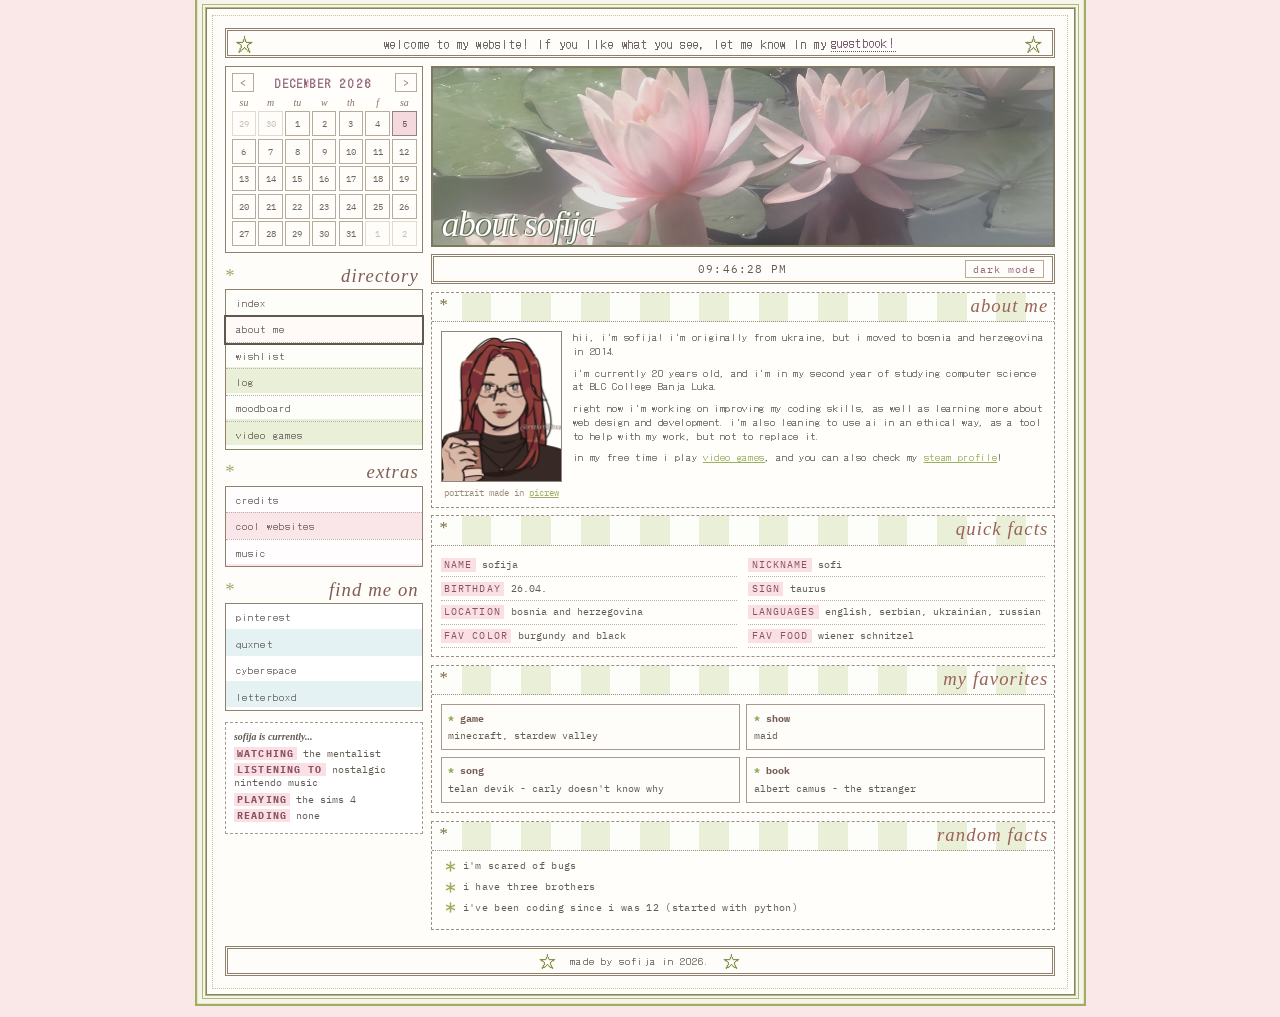
==== about.html @ 04fdcf4f "added all files to the repository, v.1.0" ====
<!doctype html>
<html lang="en">

<head>
    <meta charset="UTF-8" />
    <meta name="viewport" content="width=device-width, initial-scale=1.0" />
    <title>about me</title>
    <link rel="icon" type="image/png" href="pics/favicon.png" />
    <link rel="stylesheet" href="about-style.css" />
    <link rel="stylesheet" href="theme.css" />

    <script>
        try {
            var t = localStorage.getItem("theme");
            if (t === "dark") document.documentElement.dataset.theme = "dark";
        } catch (e) {}
    </script>
</head>

<body>

    <div class="page">
        <div class="site-frame">

            <!-- welcome bar -->
            <header class="welcome-bar">
                <span class="rosette">☆</span>
                welcome to my website! if you like what you see, let me know in my
                <a class="guestbook-link" href="index.html#guestbook">guestbook!</a>
                <span class="rosette">☆</span>
            </header>

            <div class="site-grid">

                <!-- left sidebar (same as index) -->
                <aside class="left-side">

                    <section class="calendar">
                        <div class="calendar-head">
                            <button type="button" id="cal-prev" aria-label="previous month">&lt;</button>
                            <b id="cal-title" title="back to today"></b>
                            <button type="button" id="cal-next" aria-label="next month">&gt;</button>
                        </div>
                        <div class="week">
                            <i>su</i><i>m</i><i>tu</i><i>w</i><i>th</i><i>f</i><i>sa</i>
                        </div>
                        <div class="days" id="days"></div>
                    </section>

                    <nav aria-label="Site directory">
                        <section class="menu-group">
                            <h2><span>*</span> directory</h2>
                            <div class="link-list green">
                                <button type="button" data-page="index">index</button>
                                <button type="button" data-page="about me" class="selected">about me</button>
                                <button type="button" data-page="wishlist">wishlist</button>
                                <button type="button" data-page="log">log</button>
                                <button type="button" data-page="moodboard">moodboard</button>
                                <button type="button" data-page="games">video games</button>
                            </div>
                        </section>

                        <section class="menu-group">
                            <h2><span>*</span> extras</h2>
                            <div class="link-list pink">
                                <button type="button" data-page="credits">credits</button>
                                <button type="button" data-page="websites">cool websites</button>
                                <button type="button" data-page="music">music</button>
                            </div>
                        </section>

                        <section class="menu-group">
                            <h2><span>*</span> find me on</h2>
                            <div class="link-list blue">
                                <a href="https://www.pinterest.com/disperzija/" target="_blank"
                                    rel="noopener noreferrer" style="text-decoration: none;">
                                    <button type="button" data-page="pinterest">pinterest</button>
                                </a>
                                <a href="https://quxnet.net/u/just70khz" target="_blank" rel="noopener noreferrer"
                                    style="text-decoration: none;">
                                    <button type="button" data-page="quxnet">quxnet</button>
                                </a>
                                <a href="https://cyberspace.online/70khz/" target="_blank" rel="noopener noreferrer"
                                    style="text-decoration: none;">
                                    <button type="button" data-page="cyberspace">cyberspace</button>
                                </a>
                                <a href="https://letterboxd.com/70khz/" target="_blank" rel="noopener noreferrer"
                                    style="text-decoration: none;">
                                    <button type="button" data-page="nekoweb">letterboxd</button>
                                </a>
                            </div>
                        </section>
                    </nav>

                    <section class="mini-profile" style="font-size: 9px;">
                        <b>sofija is currently...</b>
                        <p><strong>WATCHING</strong> the mentalist</p>
                        <p><strong>LISTENING TO</strong> nostalgic nintendo music</p>
                        <p><strong>PLAYING</strong> the sims 4</p>
                        <p><strong>READING</strong> none </p>
                    </section>
                </aside>

                <!-- main column -->
                <main class="content">

                    <div class="banner">
                        <img src="pics/lotus.jpg" alt="Soft flowers" />
                        <h1>about sofija</h1>
                    </div>

                    <div class="clock-bar">
                        <span> </span>
                        <time id="clock"></time>
                        <button type="button" id="theme-toggle" class="theme-toggle">dark mode</button>
                    </div>

                    <!-- intro -->
                    <section class="content-box">
                        <h2 class="box-title"><span class="tiny-icon">*</span><span id="notice">about me</span></h2>
                        <div class="about-row">
                            <div class="about-photo">
                                <img src="pics/mee.png" alt="Sofija" />
                                <small>portrait made in <a class="link" href="https://picrew.me/en/image_maker/2895147"
                                        target="_blank" rel="noopener noreferrer"
                                        ;>picrew</a></small>
                            </div>
                            <div class="about-text">
                                <p>hii, i'm sofija! i'm originally from ukraine, but i moved to bosnia and herzegovina
                                    in 2014.
                                </p>
                                <p>i'm currently 20 years old, and i'm in my second year of studying computer science at
                                    BLC College Banja Luka.</p>
                                <p>right now i'm working on improving my coding skills, as well as learning more about
                                    web design and development.
                                    i'm also leaning to use ai in an ethical way, as a tool to help with my work, but
                                    not to replace it.

                                </p>
                                <p>in my free time i play <a class="link" href="games.html" target="_blank" rel="noopener noreferrer"
                                        >video games</a>,
                                    and you can also check my <a class="link"
                                        href="https://steamcommunity.com/profiles/76561199048915947/" target="_blank"
                                        rel="noopener noreferrer" ;>steam profile</a>!</p>
                            </div>
                        </div>
                    </section>

                    <!-- quick facts -->
                    <section class="content-box">
                        <h2 class="box-title"><span class="tiny-icon">*</span>quick facts</h2>
                        <dl class="facts">
                            <div>
                                <dt>NAME</dt>
                                <dd>sofija</dd>
                            </div>
                            <div>
                                <dt>NICKNAME</dt>
                                <dd>sofi</dd>
                            </div>
                            <div>
                                <dt>BIRTHDAY</dt>
                                <dd>26.04.</dd>
                            </div>
                            <div>
                                <dt>SIGN</dt>
                                <dd>taurus</dd>
                            </div>
                            <div>
                                <dt>LOCATION</dt>
                                <dd>bosnia and herzegovina</dd>
                            </div>
                            <div>
                                <dt>LANGUAGES</dt>
                                <dd>english, serbian, ukrainian, russian</dd>
                            </div>
                            <div>
                                <dt>FAV COLOR</dt>
                                <dd>burgundy and black</dd>
                            </div>
                            <div>
                                <dt>FAV FOOD</dt>
                                <dd>wiener schnitzel</dd>
                            </div>
                        </dl>
                    </section>

                    <!-- favorites -->
                    <section class="content-box">
                        <h2 class="box-title"><span class="tiny-icon">*</span>my favorites</h2>
                        <div class="fav-grid">
                            <div class="fav-card"><b><span>*</span> game</b>minecraft, stardew valley</div>
                            <div class="fav-card"><b><span>*</span> show</b>maid</div>
                            <div class="fav-card"><b><span>*</span> song</b>telan devik - carly doesn't know why</div>
                            <div class="fav-card"><b><span>*</span> book</b>albert camus - the stranger</div>
                        </div>
                    </section>

                    <!-- fun facts -->
                    <section class="content-box">
                        <h2 class="box-title"><span class="tiny-icon">*</span>random facts</h2>
                        <ul class="star-list">
                            <li>i'm scared of bugs</li>
                            <li>i have three brothers</li>
                            <li>i've been coding since i was 12 (started with python)</li>
                        </ul>
                    </section>

                </main>
            </div>

            <footer>
                <span> ☆</span> made by sofija in 2026.<span> ☆</span>
            </footer>
        </div>
    </div>

    <script src="theme.js"></script>
    <script src="script.js"></script>
</body>

</html>
---- about-style.css ----
@import url("https://fonts.googleapis.com/css2?family=DotGothic16&family=Handlee&family=IBM+Plex+Mono:wght@400;500&display=swap");

*,
*::before,
*::after {
    box-sizing: border-box;
    margin: 0;
    padding: 0;
    border: 0 solid;
}

h1,
h2,
h3,
h4,
h5,
h6 {
    font-size: inherit;
    font-weight: inherit;
}

ul {
    list-style: none;
}

img {
    display: block;
    max-width: 100%;
}

b,
strong {
    font-weight: bolder;
}

button,
input {
    font: inherit;
    color: inherit;
    background: transparent;
}

:root {
    --line: #8d806d;
    --pink: #f4d9df;
    --green: #dce8bd;
    --blue: #d8edf1;
    --paper: #fffdfa;
    --text: #625b54;
}

html {
    scroll-behavior: smooth;
}

::selection {
    color: var(--text);
    background-color: rgba(244, 180, 195, 0.5);
}

body {
    color: var(--text);
    background: #f9e9e8;
    font-family: "DotGothic16", "Courier New", monospace;
    font-size: 11px;
}

button {
    cursor: pointer;
}

/* ---------- page frame ---------- */
.page {
    min-height: 100vh;
    padding: 8px 12px 22px;
    background:
        linear-gradient(#fae8e7e8, #fae8e7e8),
        repeating-linear-gradient(0deg, transparent 0 3px, #efd7d6 3px 4px);
}

.site-frame {
    position: relative;
    width: 790px;
    margin: 0 auto;
    padding: 17px;
    background: var(--paper);
    border: 1px solid #8a7e6f;
    outline: 4px double #aabb7a;
    box-shadow: 0 0 0 8px #f8f4e9, 0 0 0 10px #9caf65;
    animation: frame-enter 180ms ease-out both;
}

@keyframes frame-enter {
    from {
        opacity: 0.82;
    }
}

body.page-leaving .site-frame {
    opacity: 0.82;
    transition: opacity 180ms ease-in;
}

@media (prefers-reduced-motion: reduce) {
    .site-frame,
    body.page-leaving .site-frame {
        animation: none;
        transition: none;
    }
}

.site-frame::before {
    content: "";
    position: absolute;
    inset: 5px;
    pointer-events: none;
    border: 1px dotted #c0ca91;
}

.welcome-bar,
.clock-bar,
footer {
    position: relative;
    z-index: 1;
    min-height: 28px;
    display: flex;
    align-items: center;
    justify-content: space-between;
    padding: 3px 8px;
    border: 3px double var(--line);
    background: #fffdf9;
    text-align: center;
    letter-spacing: 1px;
}

.welcome-bar {
    justify-content: center;
    gap: 4px;
    margin-bottom: 7px;
}

.welcome-bar button,
.welcome-bar .guestbook-link {
    color: #6d5267;
    border: 0;
    border-bottom: 1px dotted #6d5267;
    background: transparent;
}

.welcome-bar .guestbook-link {
    text-decoration: none;
}

.rosette,
.welcome-bar .rosette:last-child {
    position: absolute;
    left: 7px;
    color: #819044;
    font-size: 16px;
}

.welcome-bar .rosette:last-child {
    right: 7px;
    left: auto;
}

.site-grid {
    display: grid;
    grid-template-columns: 180px 1fr;
    gap: 7px;
}

/* ---------- left sidebar ---------- */
.left-side {
    min-width: 0;
}

.calendar {
    padding: 5px;
    border: 1px solid var(--line);
    background: #fffefa;
}

.calendar-head {
    display: flex;
    align-items: center;
    justify-content: space-between;
    color: #93677b;
    letter-spacing: 2px;
}

.calendar-head b {
    font-size: 10px;
    cursor: pointer;
}

.calendar-head button {
    width: 20px;
    height: 18px;
    padding: 0;
    color: #93677b;
    border: 1px solid #b8ab9c;
    background: #fffdfa;
    font: 9px "IBM Plex Mono", monospace;
}

.calendar-head button:hover {
    background: var(--pink);
    border-color: #967f85;
}

.week,
.days {
    display: grid;
    grid-template-columns: repeat(7, 1fr);
    gap: 2px;
}

.week {
    padding: 4px 0 3px;
    color: #846f69;
    text-align: center;
}

.week i {
    font-family: Georgia, serif;
    font-size: 9px;
}

.days button {
    height: 23px;
    padding: 0;
    color: #716961;
    border: 1px solid #b8ab9c;
    background: #fffdfa;
    font: 8px "IBM Plex Mono", monospace;
}

.days button:hover,
.days .today {
    color: #784f67;
    background: var(--pink);
    border-color: #967f85;
}

.days .other {
    color: #c9c0b6;
    border-color: #e2dad0;
}

.days .other:hover {
    color: #c9c0b6;
    background: #fffdfa;
    border-color: #e2dad0;
}

.menu-group {
    margin-top: 8px;
}

.menu-group h2 {
    height: 25px;
    padding-right: 4px;
    color: #7f5d55;
    font: italic 17px/25px Georgia, serif;
    text-align: right;
    letter-spacing: 1px;
}

.menu-group h2 span {
    float: left;
    color: #9cac65;
    font-style: normal;
}

.link-list {
    border: 1px solid var(--line);
}

.link-list button {
    display: block;
    width: 100%;
    height: 24px;
    padding: 0 9px;
    color: #665f59;
    border: 0;
    border-bottom: 1px dotted #bbb1a7;
    background: transparent;
    font-size: 9px;
    letter-spacing: 1px;
    text-align: left;
}

.link-list button:last-child {
    border-bottom: 0;
}

.link-list.green {
    background: repeating-linear-gradient(#fdfef9 0 23px, #eaf0d8 23px 47px);
}

.link-list.pink {
    background: repeating-linear-gradient(#fffdfd 0 23px, #fae6e9 23px 47px);
}

.link-list.blue {
    background: repeating-linear-gradient(#fff 0 23px, #e4f2f4 23px 47px);
}

.link-list button:hover,
.link-list button.selected {
    position: relative;
    outline: 2px solid #60574e;
    background: #fff9f8;
}

.mini-profile {
    margin-top: 10px;
    padding: 7px;
    border: 1px dashed #a79a8e;
    background: #fff;
    font-family: "IBM Plex Mono", monospace;
    font-size: 8px;
}

.mini-profile>b {
    display: block;
    margin-bottom: 5px;
    font-family: Georgia, serif;
    font-style: italic;
}

.mini-profile p {
    margin: 3px 0;
}

.mini-profile strong {
    padding: 0 3px;
    color: #8a5261;
    background: #fae0e4;
    letter-spacing: 1px;
}

/* ---------- main content ---------- */
.content {
    min-width: 0;
}

.banner {
    position: relative;
    height: 164px;
    overflow: hidden;
    border: 2px solid #7d785e;
    background: #dfe9c6;
}

.banner img {
    width: 100%;
    height: 100%;
    object-fit: cover;
    filter: saturate(0.62) brightness(1.13) contrast(0.82);
}

.banner::after {
    content: "";
    position: absolute;
    inset: 0;
    background: linear-gradient(90deg, #e8f0d533, transparent, #f6dce333);
}

.banner h1 {
    position: absolute;
    z-index: 1;
    left: 8px;
    bottom: 0;
    margin: 0;
    color: white;
    font: italic 32px Georgia, serif;
    text-shadow: 1px 1px 0 #68735d, -1px -1px 0 #68735d;
    letter-spacing: -1px;
}

.clock-bar {
    height: 27px;
    min-height: 0;
    margin: 7px 0;
    padding: 0 7px;
    font: 10px "IBM Plex Mono", monospace;
}

.clock-bar span,
footer span {
    color: #82944d;
    font-size: 15px;
}

.content-box {
    margin-bottom: 7px;
    border: 1px dashed #9a8f84;
    background: #fffefa;
}

.box-title {
    position: relative;
    min-height: 27px;
    margin: 0;
    padding: 1px 5px 2px 26px;
    color: #9a6258;
    border-bottom: 1px dotted #9a8f84;
    font: italic 17px/22px Georgia, serif;
    text-align: right;
    letter-spacing: 1px;
    background: repeating-linear-gradient(90deg, #fdfef9 0 27px, #eaf0d8 27px 54px);
}

.box-title .tiny-icon {
    position: absolute;
    left: 7px;
    top: 2px;
    color: #796a3c;
    font: 15px Georgia, serif;
}

/* star list: bullet and text share one line */
.star-list {
    margin: 0;
    padding: 7px 12px;
    list-style: none;
    font: 9px/1.45 "IBM Plex Mono", monospace;
    letter-spacing: 0.3px;
}

.star-list li {
    display: flex;
    align-items: center;
    gap: 6px;
    margin-bottom: 6px;
    min-width: 0;
}

.star-list li::before {
    content: "";
    flex: none;
    width: 10px;
    height: 10px;
    background: url("data:image/svg+xml,%3Csvg xmlns='http://www.w3.org/2000/svg' viewBox='0 0 10 10'%3E%3Cpath d='M5 1v8M1.5 3l7 4M8.5 3l-7 4' stroke='%239daf60' stroke-width='1.4' stroke-linecap='round' fill='none'/%3E%3C/svg%3E") center / contain no-repeat;
}

/* ---------- about page ---------- */
.about-row {
    display: grid;
    grid-template-columns: 110px 1fr;
    gap: 10px;
    padding: 8px;
}

.about-photo img {
    width: 100%;
    aspect-ratio: 4 / 5;
    object-fit: cover;
    border: 1px solid #938679;
    filter: saturate(0.6);
}

.about-photo small {
    display: block;
    margin-top: 4px;
    color: #9a8a7d;
    font: 8px "IBM Plex Mono", monospace;
    text-align: center;
}

.about-text p {
    margin: 0 0 7px;
    font-size: 9px;
    line-height: 1.4;
    letter-spacing: 0.6px;
}

.about-text p:last-child {
    margin-bottom: 0;
}

.facts {
    display: grid;
    grid-template-columns: 1fr 1fr;
    gap: 0 10px;
    padding: 7px 8px;
    font: 9px/1.4 "IBM Plex Mono", monospace;
}

.facts div {
    display: flex;
    gap: 6px;
    padding: 4px 0;
    border-bottom: 1px dotted #bbb1a7;
}

.facts dt {
    flex: none;
    padding: 0 3px;
    color: #8a5261;
    background: #fae0e4;
    letter-spacing: 1px;
}

.facts dd {
    min-width: 0;
    overflow-wrap: anywhere;
}

.fav-grid {
    display: grid;
    grid-template-columns: 1fr 1fr;
    gap: 6px;
    padding: 8px;
}

.fav-card {
    padding: 6px;
    border: 1px solid #a99b90;
    background: #fffdf9;
    font: 9px/1.4 "IBM Plex Mono", monospace;
}

.fav-card b {
    display: block;
    margin-bottom: 3px;
    color: #765e57;
}

.fav-card b span {
    color: #90a250;
}

footer {
    height: 27px;
    min-height: 0;
    margin-top: 7px;
    justify-content: center;
    gap: 12px;
    font-size: 9px;
}

/* ---------- responsive ---------- */
@media (min-width: 1024px) {
    .site-frame {
        zoom: 1.05;
    }
}

@media (min-width: 1280px) {
    .site-frame {
        zoom: 1.1;
    }
}

@media (min-width: 1600px) {
    .site-frame {
        zoom: 1.3;
    }
}

@media (max-width: 1023px) {
    body {
        font-size: 13px;
    }

    .page {
        padding: 8px;
    }

    .site-frame {
        width: 100%;
        max-width: 720px;
        padding: 14px;
        outline-width: 2px;
        box-shadow: 0 0 0 3px #f8f4e9, 0 0 0 5px #9caf65;
    }

    .site-grid {
        grid-template-columns: minmax(0, 1fr);
    }

    .content {
        order: -1;
    }

    .welcome-bar {
        display: block;
        padding: 8px 32px;
        font-size: 13px;
        line-height: 1.5;
    }

    .welcome-bar .rosette {
        top: 50%;
        transform: translateY(-50%);
    }

    .clock-bar {
        height: 34px;
        font-size: 13px;
    }

    .clock-bar span,
    footer span {
        font-size: 18px;
    }

    .banner {
        height: 170px;
    }

    .banner h1 {
        font-size: 30px;
    }

    .box-title {
        min-height: 32px;
        padding-left: 30px;
        font-size: 20px;
        line-height: 28px;
    }

    .box-title .tiny-icon {
        font-size: 18px;
    }

    .star-list {
        font-size: 13px;
        line-height: 1.55;
    }

    .about-row {
        grid-template-columns: 90px 1fr;
    }

    .about-text p {
        font-size: 14px;
        line-height: 1.5;
    }

    .about-photo small {
        font-size: 11px;
    }

    .facts {
        grid-template-columns: 1fr;
        font-size: 13px;
    }

    .fav-card {
        font-size: 12px;
        padding: 8px;
    }

    .left-side {
        margin-top: 2px;
    }

    .calendar {
        max-width: 380px;
        margin: 0 auto;
        padding: 6px;
    }

    .calendar-head b {
        font-size: 13px;
    }

    .calendar-head button {
        width: 28px;
        height: 24px;
        font-size: 12px;
    }

    .week i {
        font-size: 12px;
    }

    .days button {
        height: 32px;
        font-size: 12px;
    }

    .left-side nav {
        display: grid;
        grid-template-columns: repeat(auto-fit, minmax(200px, 1fr));
        gap: 4px 10px;
    }

    .menu-group h2 {
        height: 30px;
        font-size: 20px;
        line-height: 30px;
    }

    .link-list button {
        height: 34px;
        padding: 0 10px;
        font-size: 13px;
    }

    .link-list.green {
        background: repeating-linear-gradient(#fdfef9 0 34px, #eaf0d8 34px 68px);
    }

    .link-list.pink {
        background: repeating-linear-gradient(#fffdfd 0 34px, #fae6e9 34px 68px);
    }

    .link-list.blue {
        background: repeating-linear-gradient(#fff 0 34px, #e4f2f4 34px 68px);
    }

    .mini-profile {
        max-width: 380px;
        margin: 10px auto 0;
        font-size: 12px;
    }

    footer {
        height: auto;
        min-height: 34px;
        padding: 6px 8px;
        font-size: 12px;
    }
}

@media (max-width: 420px) {
    .site-frame {
        padding: 10px;
    }

    .welcome-bar {
        padding-right: 28px;
        padding-left: 28px;
        font-size: 12px;
    }

    .banner {
        height: 140px;
    }

    .banner h1 {
        font-size: 26px;
    }

    .box-title {
        font-size: 18px;
    }

    .fav-grid {
        grid-template-columns: 1fr;
    }
}

.link{
    color: #9daf60;
    
}
---- theme.css ----
.clock-bar {
    display: grid;
    grid-template-columns: 1fr auto 1fr;
}

.theme-toggle {
    justify-self: end;
    height: 17px;
    padding: 0 6px;
    color: #93677b;
    border: 1px solid #b8ab9c;
    background: #fffdfa;
    font: 9px "IBM Plex Mono", monospace;
    letter-spacing: 1px;
}

.theme-toggle:hover {
    background: var(--pink);
    border-color: #967f85;
}

/* ---------- dark palette ---------- */
html[data-theme="dark"] {
    color-scheme: dark;
    --line: #8a7a74;
    --pink: #4a2d38;
    --green: #2f3a24;
    --blue: #243a40;
    --paper: #2a2024;
    --text: #d9ccc6;
}

html[data-theme="dark"] ::selection {
    background-color: rgba(244, 180, 195, 0.35);
}

html[data-theme="dark"] body {
    background: #1a1214;
}

html[data-theme="dark"] .page {
    background:
        linear-gradient(#1c1316e8, #1c1316e8),
        repeating-linear-gradient(0deg, transparent 0 3px, #261a1e 3px 4px);
}

/* frame */
html[data-theme="dark"] .site-frame {
    border-color: #6b5d54;
    outline-color: #6f7d46;
    box-shadow: 0 0 0 8px #231a1d, 0 0 0 10px #5d6c3a;
}

html[data-theme="dark"] .site-frame::before {
    border-color: #4c5333;
}

/* bars */
html[data-theme="dark"] .welcome-bar,
html[data-theme="dark"] .clock-bar,
html[data-theme="dark"] footer {
    background: #2f2428;
}

html[data-theme="dark"] .welcome-bar button,
html[data-theme="dark"] .welcome-bar .guestbook-link {
    color: #e0a3b8;
    border-bottom-color: #e0a3b8;
}

html[data-theme="dark"] .rosette,
html[data-theme="dark"] .clock-bar span,
html[data-theme="dark"] footer span {
    color: #9daf60;
}

/* toggle button */
html[data-theme="dark"] .theme-toggle {
    color: #e0a3b8;
    border-color: #6b5d58;
    background: #2f2428;
}

html[data-theme="dark"] .theme-toggle:hover {
    background: var(--pink);
    border-color: #a07a8a;
}

/* calendar */
html[data-theme="dark"] .calendar {
    background: #2a2024;
}

html[data-theme="dark"] .calendar-head,
html[data-theme="dark"] .calendar-head button {
    color: #e0a3b8;
}

html[data-theme="dark"] .calendar-head button {
    border-color: #6b5d58;
    background: #2f2428;
}

html[data-theme="dark"] .calendar-head button:hover {
    background: var(--pink);
    border-color: #a07a8a;
}

html[data-theme="dark"] .week {
    color: #b8a49e;
}

html[data-theme="dark"] .days button {
    color: #cfc2bb;
    border-color: #6b5d58;
    background: #2f2428;
}

html[data-theme="dark"] .days button:hover,
html[data-theme="dark"] .days .today {
    color: #ffd9e4;
    background: var(--pink);
    border-color: #a07a8a;
}

html[data-theme="dark"] .days .other,
html[data-theme="dark"] .days .other:hover {
    color: #6a5c58;
    border-color: #3e3236;
    background: #2f2428;
}

/* sidebar menus */
html[data-theme="dark"] .menu-group h2 {
    color: #d9a99f;
}

html[data-theme="dark"] .menu-group h2 span {
    color: #9daf60;
}

html[data-theme="dark"] .link-list button {
    color: #d9ccc6;
    border-bottom-color: #5a4d4a;
}

html[data-theme="dark"] .link-list.green {
    background: repeating-linear-gradient(#2b2a22 0 23px, #333a28 23px 47px);
}

html[data-theme="dark"] .link-list.pink {
    background: repeating-linear-gradient(#2e2226 0 23px, #3b2a31 23px 47px);
}

html[data-theme="dark"] .link-list.blue {
    background: repeating-linear-gradient(#232a2d 0 23px, #2a3a3f 23px 47px);
}

html[data-theme="dark"] .link-list button:hover,
html[data-theme="dark"] .link-list button.selected {
    outline-color: #b8a49e;
    background: #3a2d33;
}

html[data-theme="dark"] .mini-profile {
    border-color: #6b5d58;
    background: #2a2024;
}

html[data-theme="dark"] .mini-profile strong {
    color: #f0b6c6;
    background: #4a2d38;
}

/* banner */
html[data-theme="dark"] .banner {
    border-color: #6f7d46;
    background: #2f3a24;
}

html[data-theme="dark"] .banner img {
    filter: saturate(0.6) brightness(0.72) contrast(0.9);
}

html[data-theme="dark"] .banner::after {
    background: linear-gradient(90deg, #2f3a2433, transparent, #4a2d3833);
}

html[data-theme="dark"] .banner h1 {
    text-shadow: 1px 1px 0 #3b4630, -1px -1px 0 #3b4630;
}

/* content boxes */
html[data-theme="dark"] .content-box {
    border-color: #6b5d58;
    background: #2a2024;
}

html[data-theme="dark"] .box-title {
    color: #e0a3b8;
    border-bottom-color: #6b5d58;
    background: repeating-linear-gradient(90deg, #2b2a22 0 27px, #333a28 27px 54px);
}

html[data-theme="dark"] .box-title .tiny-icon {
    color: #b8a465;
}

html[data-theme="dark"] .clover i {
    background: #7e8b4d;
}

/* index: status + update log */
html[data-theme="dark"] .profile-card {
    border-color: #4d4045;
}

html[data-theme="dark"] .profile-card img {
    border-color: #6b5d58;
}

html[data-theme="dark"] .profile-card h3 {
    color: #e0a3b8;
}

html[data-theme="dark"] .profile-card small {
    color: #a8978f;
}

html[data-theme="dark"] .updates article,
html[data-theme="dark"] .gb-entry,
html[data-theme="dark"] .fav-card {
    border-color: #5d5050;
    background: #2f2428;
}

html[data-theme="dark"] .updates article b,
html[data-theme="dark"] .gb-entry b,
html[data-theme="dark"] .fav-card b {
    color: #d9a99f;
}

html[data-theme="dark"] .updates article b span,
html[data-theme="dark"] .gb-entry b span,
html[data-theme="dark"] .fav-card b span {
    color: #9daf60;
}

/* index: guestbook */
html[data-theme="dark"] .guestbook input {
    color: #d9ccc6;
    border-color: #6b5d58;
    background: #231a1d;
}

html[data-theme="dark"] .guestbook input:focus {
    background: #2f2428;
}

html[data-theme="dark"] .guestbook input::placeholder {
    color: #8d7d77;
}

html[data-theme="dark"] .guestbook button {
    color: #f0d4dc;
    border-color: #6b4a57;
    background: var(--pink);
}

html[data-theme="dark"] .gb-entry time,
html[data-theme="dark"] .gb-empty {
    color: #a8978f;
}

/* about page */
html[data-theme="dark"] .about-photo img {
    border-color: #6b5d58;
}

html[data-theme="dark"] .about-photo small {
    color: #a8978f;
}

html[data-theme="dark"] .facts div {
    border-bottom-color: #4d4045;
}

html[data-theme="dark"] .facts dt {
    color: #f0b6c6;
    background: #4a2d38;
}

/* ---------- tablet + phone ---------- */
@media (max-width: 1023px) {
    .theme-toggle {
        height: 24px;
        padding: 0 10px;
        font-size: 12px;
    }

    html[data-theme="dark"] .site-frame {
        box-shadow: 0 0 0 3px #231a1d, 0 0 0 5px #5d6c3a;
    }

    html[data-theme="dark"] .link-list.green {
        background: repeating-linear-gradient(#2b2a22 0 34px, #333a28 34px 68px);
    }

    html[data-theme="dark"] .link-list.pink {
        background: repeating-linear-gradient(#2e2226 0 34px, #3b2a31 34px 68px);
    }

    html[data-theme="dark"] .link-list.blue {
        background: repeating-linear-gradient(#232a2d 0 34px, #2a3a3f 34px 68px);
    }
}

/* ---------- custom cursor ---------- */
html, body {
    cursor: url("pics/normal.cur") 0 0, auto;
}

a, button, [data-page] {
    cursor: url("pics/alternativo.cur") 5 0, pointer;
}

input {
    cursor: url("pics/texto.cur") 0 0, auto;
}
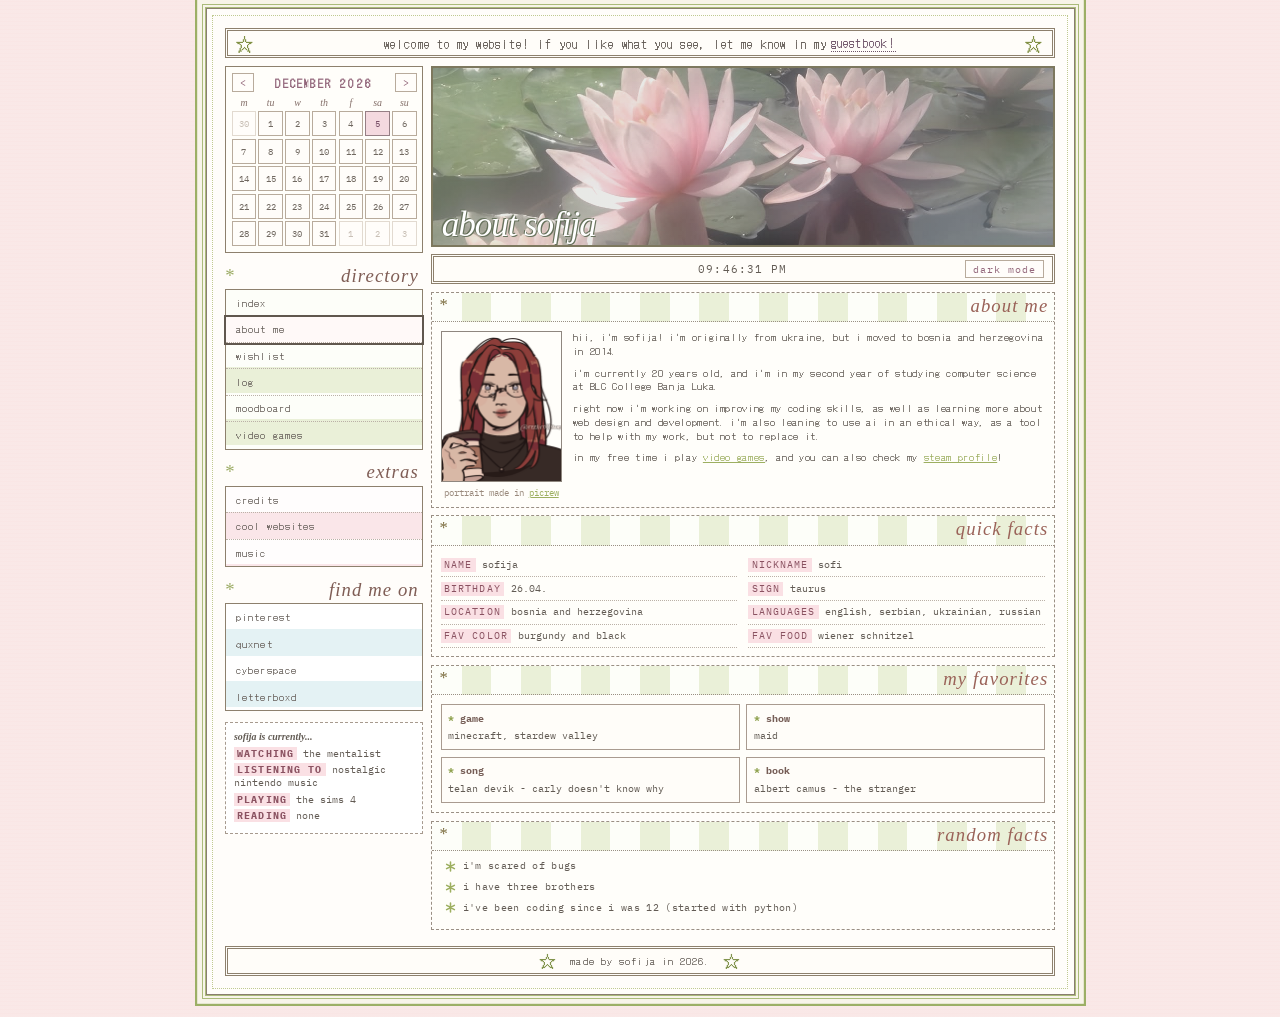
==== commit eabbb3f6: "changes" ====
--- a/about.html
+++ b/about.html
@@ -42,7 +42,7 @@
                             <button type="button" id="cal-next" aria-label="next month">&gt;</button>
                         </div>
                         <div class="week">
-                            <i>su</i><i>m</i><i>tu</i><i>w</i><i>th</i><i>f</i><i>sa</i>
+                            <i>m</i><i>tu</i><i>w</i><i>th</i><i>f</i><i>sa</i><i>su</i>
                         </div>
                         <div class="days" id="days"></div>
                     </section>
--- a/theme.css
+++ b/theme.css
@@ -31,6 +31,11 @@
     --text: #d9ccc6;
 }
 
+html[data-theme="dark"] *::-webkit-scrollbar-thumb {
+    border-radius: 0 !important;
+    background: #75615f !important;
+}
+
 html[data-theme="dark"] ::selection {
     background-color: rgba(244, 180, 195, 0.35);
 }
@@ -126,9 +131,9 @@
 
 html[data-theme="dark"] .days .other,
 html[data-theme="dark"] .days .other:hover {
-    color: #6a5c58;
-    border-color: #3e3236;
-    background: #2f2428;
+    color: #a7b383;
+    border-color: #586343;
+    background: #303a27;
 }
 
 /* sidebar menus */
@@ -209,6 +214,101 @@
 
 html[data-theme="dark"] .clover i {
     background: #7e8b4d;
+}
+
+html[data-theme="dark"] .wishlist-image-placeholder {
+    color: #a8978f;
+    border-color: #6b5d58;
+    background: repeating-linear-gradient(135deg, #2a2024 0 8px, #33282c 8px 16px);
+}
+
+html[data-theme="dark"] .wishlist-item + .wishlist-item {
+    border-top-color: #6b5d58;
+}
+
+html[data-theme="dark"] .log-entry + .log-entry,
+html[data-theme="dark"] .diary-entry + .diary-entry {
+    border-top-color: #6b5d58;
+}
+
+html[data-theme="dark"] .log-image-placeholder,
+html[data-theme="dark"] .album-cover-placeholder {
+    color: #a8978f;
+    border-color: #6b5d58;
+    background: repeating-linear-gradient(135deg, #2a2024 0 8px, #33282c 8px 16px);
+}
+
+html[data-theme="dark"] .diary-entry h3,
+html[data-theme="dark"] .album-card h3 {
+    color: #e0a3b8;
+}
+
+html[data-theme="dark"] .album-nav a {
+    color: #e0a3b8;
+    border-color: #6b5d58;
+}
+
+html[data-theme="dark"] .album-nav a:hover {
+    background: var(--pink);
+}
+
+html[data-theme="dark"] .album-card {
+    border-color: #6b5d58;
+    background: #2f2428;
+}
+
+html[data-theme="dark"] .moodboard-nav a {
+    color: #e0a3b8;
+    border-color: #6b5d58;
+}
+
+html[data-theme="dark"] .moodboard-nav a:hover {
+    background: var(--pink);
+}
+
+html[data-theme="dark"] .mood-pin {
+    border-color: #6b5d58;
+    background: #2f2428;
+}
+
+html[data-theme="dark"] .mood-image-placeholder {
+    color: #a8978f;
+    border-color: #6b5d58;
+    background: repeating-linear-gradient(135deg, #2a2024 0 8px, #33282c 8px 16px);
+}
+
+html[data-theme="dark"] .playlist-card {
+    color: #d9ccc6;
+    border-color: rgba(217, 204, 198, 0.55);
+    background: rgba(42, 32, 36, 0.82);
+}
+
+html[data-theme="dark"] .playlist-featured {
+    background: linear-gradient(100deg, #343d5b, #424a5a, #293d52);
+}
+
+html[data-theme="dark"] .playlist-alt {
+    background: linear-gradient(100deg, #344237, #3e4842, #343b3b);
+}
+
+html[data-theme="dark"] .playlist-vaporwave {
+    background: linear-gradient(100deg, #29494b, #403e56, #503a53);
+}
+
+html[data-theme="dark"] .playlist-soundtrack {
+    background: linear-gradient(100deg, #514330, #503840, #34432f);
+}
+
+html[data-theme="dark"] .playlist-dream {
+    background: linear-gradient(100deg, #53384b, #364454, #48384e);
+}
+
+html[data-theme="dark"] .playlist-indie {
+    background: linear-gradient(100deg, #424a31, #514332, #4d3a32);
+}
+
+html[data-theme="dark"] .playlist-electronic {
+    background: linear-gradient(100deg, #2c4748, #3b3a5a, #50374f);
 }
 
 /* index: status + update log */
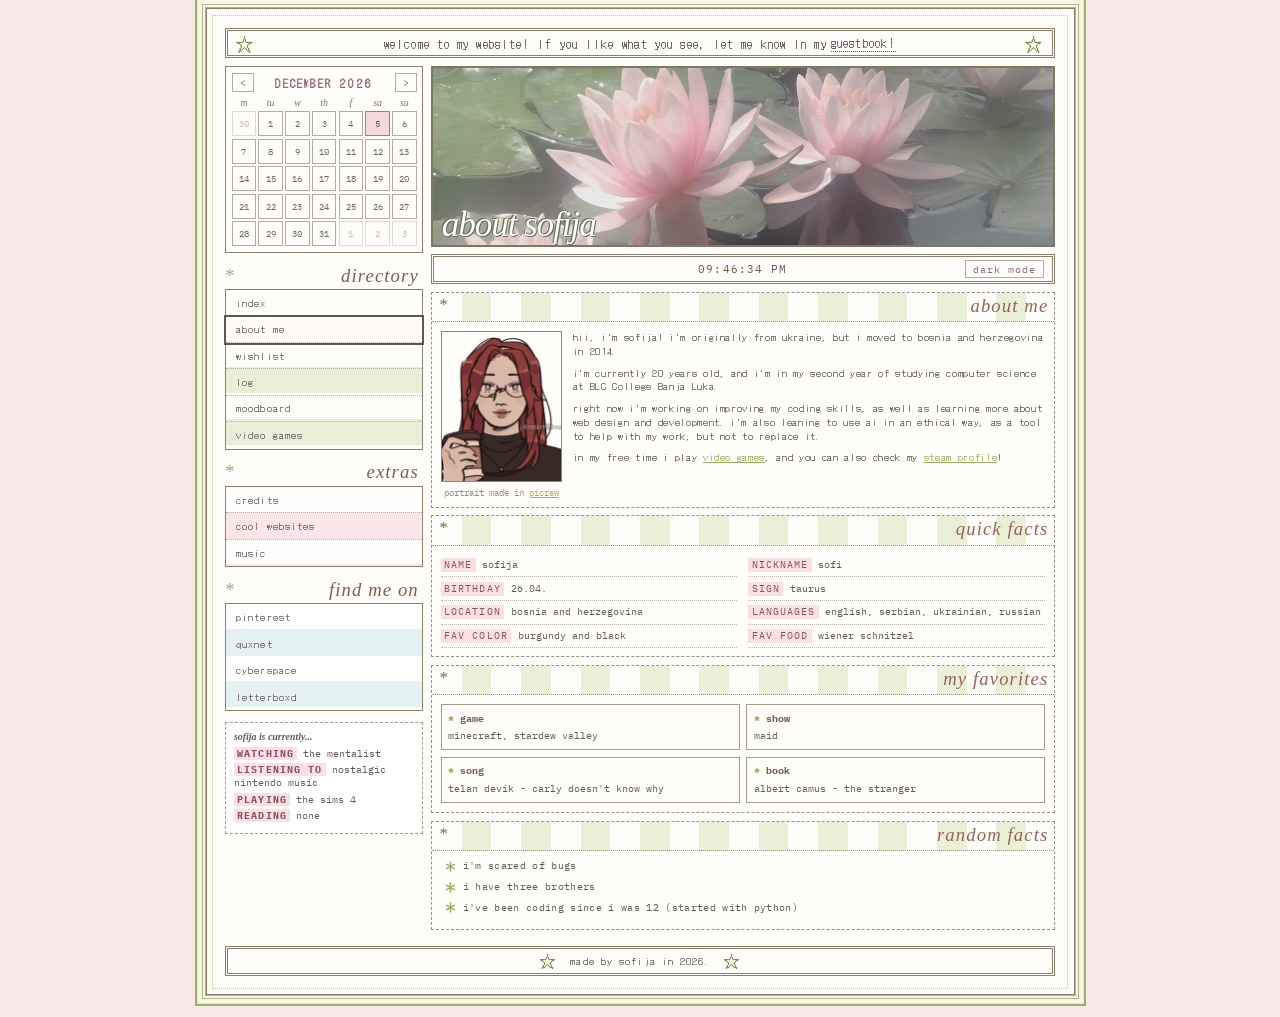
==== commit 866f5b07: "changes v1.4" ====
--- a/about.html
+++ b/about.html
@@ -80,7 +80,7 @@
                                     style="text-decoration: none;">
                                     <button type="button" data-page="quxnet">quxnet</button>
                                 </a>
-                                <a href="https://cyberspace.online/70khz/" target="_blank" rel="noopener noreferrer"
+                                <a href="https://cyberspace.online/70khz" target="_blank" rel="noopener noreferrer"
                                     style="text-decoration: none;">
                                     <button type="button" data-page="cyberspace">cyberspace</button>
                                 </a>
